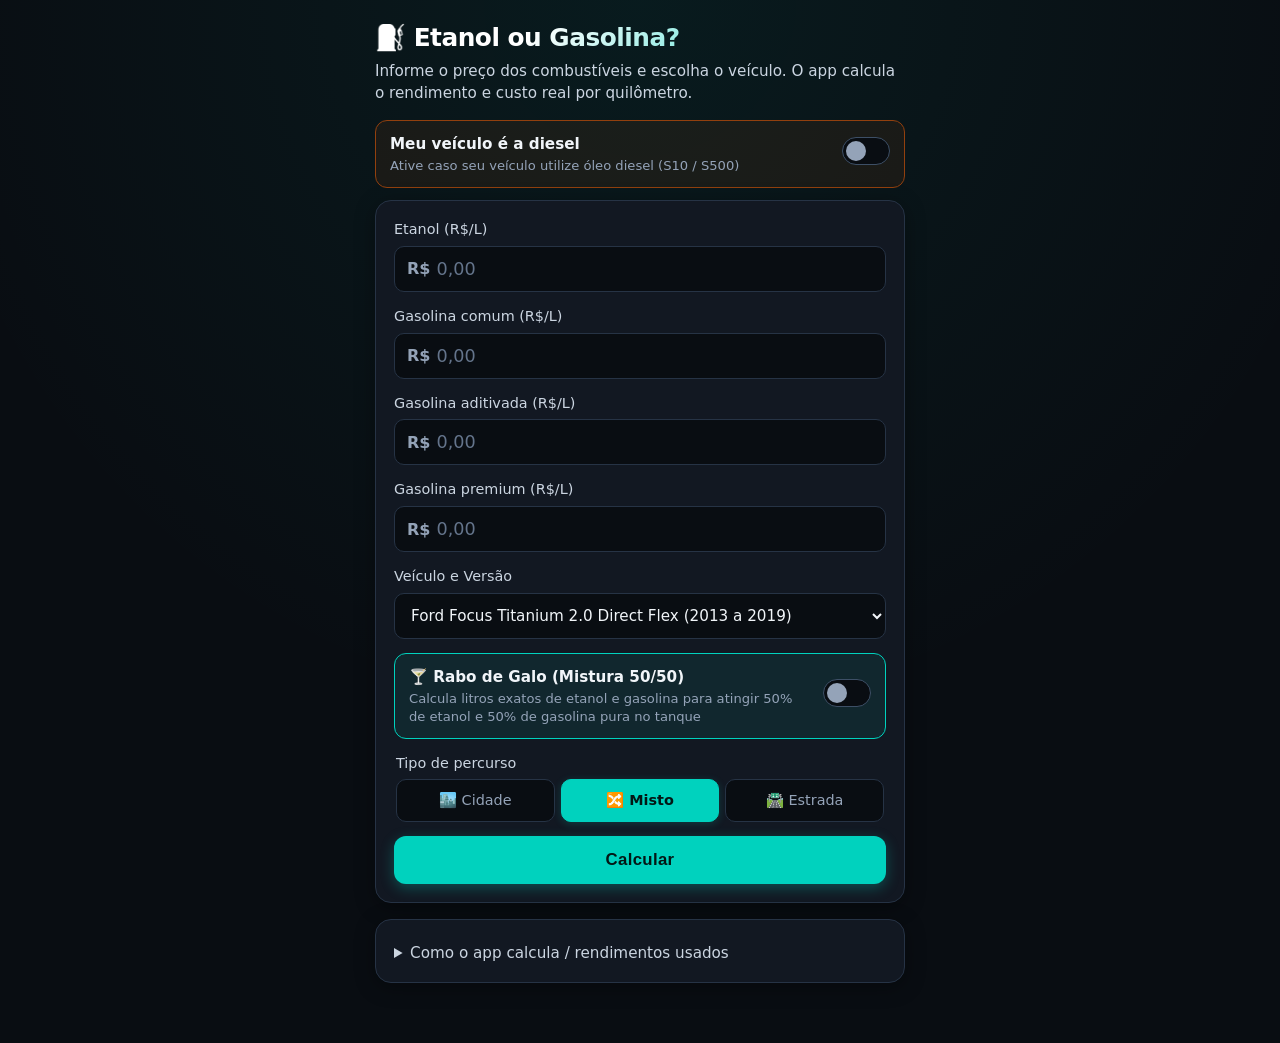
==== index.html @ f9c0f561 "V8! User experience and Ui changes. Mudei as cores pras do meu time de F1 favorito e adicionei uma l" ====
<!DOCTYPE html>
<html lang="pt-BR">
<head>
<meta charset="UTF-8">
<meta name="viewport" content="width=device-width, initial-scale=1">
<meta name="theme-color" content="#090d12">
<meta name="referrer" content="strict-origin-when-cross-origin">
<link rel="manifest" href="manifest.webmanifest">
<link rel="icon" type="image/png" href="icon-192.png">
<link rel="apple-touch-icon" href="icon-192.png">
<meta name="apple-mobile-web-app-capable" content="yes">
<meta name="mobile-web-app-capable" content="yes">
<title>Etanol ou Gasolina? Calculadora</title>
<link rel="stylesheet" href="style.css">
</head>
<body>
<main>
  <h1 id="mainTitle">⛽ Etanol ou Gasolina?</h1>
  <p class="sub">Informe o preço dos combustíveis e escolha o veículo. O app calcula o rendimento e custo real por quilômetro.</p>

  <!-- Toggle Diesel -->
  <div class="toggle-card diesel-toggle-card">
    <div class="toggle-info">
      <label for="toggleDiesel" class="toggle-title">Meu veículo é a diesel</label>
      <span class="toggle-desc">Ative caso seu veículo utilize óleo diesel (S10 / S500)</span>
    </div>
    <label class="switch" for="toggleDiesel" title="Veículo a diesel">
      <input type="checkbox" id="toggleDiesel">
      <span class="slider"></span>
    </label>
  </div>

  <!-- Mensagem exclusiva para Diesel -->
  <div id="dieselMessage" class="card diesel-card" hidden>
    <div class="diesel-badge">⚠️ MOTOR A DIESEL DETECTADO</div>
    <h2>Incompatibilidade Técnica: Motores a Diesel Não Utilizam Gasolina nem Etanol</h2>
    <p class="diesel-desc">
      Motores a diesel operam por <b>ignição espontânea por alta compressão</b> e necessitam da lubricidade específica do óleo diesel (S10 ou S500).
      <br><br>
      <b>Nunca abasteça seu veículo a diesel com gasolina ou etanol</b>: a ignição descontrolada e a ausência de lubrificação destroem a bomba injetora de alta pressão, os bicos e o conjunto móvel do motor em poucos quilômetros.
    </p>
  </div>

  <!-- Conteúdo principal da Calculadora -->
  <div id="mainContent">
    <form id="form" class="card" novalidate>
      <div class="field" id="etanolField">
        <label for="etanol">Etanol (R$/L)</label>
        <div class="price"><span>R$</span><input id="etanol" type="text" inputmode="decimal" placeholder="0,00" autocomplete="off" maxlength="7"></div>
      </div>
      <div class="field">
        <label for="comum">Gasolina comum (R$/L)</label>
        <div class="price"><span>R$</span><input id="comum" type="text" inputmode="decimal" placeholder="0,00" autocomplete="off" maxlength="7"></div>
      </div>
      <div class="field">
        <label for="aditivada">Gasolina aditivada (R$/L)</label>
        <div class="price"><span>R$</span><input id="aditivada" type="text" inputmode="decimal" placeholder="0,00" autocomplete="off" maxlength="7"></div>
      </div>
      <div class="field">
        <label for="premium">Gasolina premium (R$/L)</label>
        <div class="price"><span>R$</span><input id="premium" type="text" inputmode="decimal" placeholder="0,00" autocomplete="off" maxlength="7"></div>
      </div>
      <div class="field" id="brandField" hidden>
        <label for="brand">Marca da gasolina premium</label>
        <select id="brand"></select>
      </div>

      <div class="field">
        <label for="carro">Veículo e Versão</label>
        <select id="carro"></select>
        <div id="carroCustom" hidden>
          <div class="toggle-card">
            <div class="toggle-info">
              <label for="toggleEtanol" class="toggle-title">Calculadora de etanol</label>
              <span class="toggle-desc">Ative para motor flex ou desative se o carro for apenas a gasolina</span>
            </div>
            <label class="switch" for="toggleEtanol" title="Ativar ou desativar calculadora de etanol">
              <input type="checkbox" id="toggleEtanol" checked>
              <span class="slider"></span>
            </label>
          </div>
          <div class="grid2">
            <div><label for="kmGC">Gasolina – cidade (km/L)</label><div class="price"><input id="kmGC" type="text" inputmode="decimal" placeholder="0,0" autocomplete="off" maxlength="5"></div></div>
            <div><label for="kmGE">Gasolina – estrada (km/L)</label><div class="price"><input id="kmGE" type="text" inputmode="decimal" placeholder="0,0" autocomplete="off" maxlength="5"></div></div>
          </div>
          <div id="customEtanolFields" class="grid2">
            <div><label for="kmEC">Etanol – cidade (km/L)</label><div class="price"><input id="kmEC" type="text" inputmode="decimal" placeholder="0,0" autocomplete="off" maxlength="5"></div></div>
            <div><label for="kmEE">Etanol – estrada (km/L)</label><div class="price"><input id="kmEE" type="text" inputmode="decimal" placeholder="0,0" autocomplete="off" maxlength="5"></div></div>
          </div>
        </div>
      </div>

      <!-- Rabo de Galo (Mistura 50/50) com emoji de drink -->
      <div id="rachadorSection" class="field">
        <div class="toggle-card rachador-toggle-card">
          <div class="toggle-info">
            <label for="toggleRachador" class="toggle-title">🍸 Rabo de Galo (Mistura 50/50)</label>
            <span class="toggle-desc">Calcula litros exatos de etanol e gasolina para atingir 50% de etanol e 50% de gasolina pura no tanque</span>
          </div>
          <label class="switch" for="toggleRachador" title="Ativar cálculo de Rabo de Galo">
            <input type="checkbox" id="toggleRachador">
            <span class="slider"></span>
          </label>
        </div>

        <div id="rachadorBox" class="rachador-content" hidden>
          <div class="rachador-input-wrap">
            <label for="litrosMistura">Volume total desejado da mistura (Litros):</label>
            <div class="price">
              <input id="litrosMistura" type="text" inputmode="numeric" placeholder="40" value="40" maxlength="3">
              <span>L</span>
            </div>
          </div>
          <div id="rachadorResult" class="rachador-result-cards"></div>
        </div>
      </div>

      <fieldset class="field">
        <legend>Tipo de percurso</legend>
        <div class="seg">
          <label><input type="radio" name="percurso" value="cidade"><span>🏙️ Cidade</span></label>
          <label><input type="radio" name="percurso" value="misto" checked><span>🔀 Misto</span></label>
          <label><input type="radio" name="percurso" value="estrada"><span>🛣️ Estrada</span></label>
        </div>
      </fieldset>
      <button type="submit">Calcular</button>
      <div class="error" id="error" role="alert" hidden></div>
    </form>

    <section id="result" class="card" aria-live="polite" hidden></section>

    <div class="card">
      <details>
        <summary>Como o app calcula / rendimentos usados</summary>
        <table id="effTable"></table>
        <p class="note">
          O custo por km é <b>preço ÷ km/L</b>: quanto menor, melhor. A tabela acima exibe o consumo oficial do veículo selecionado (tabela Inmetro / PBEV).
          Percurso misto = 50% da distância na cidade e 50% na estrada.
        </p>
        <p class="note">
          <b>Teor oficial de etanol na gasolina:</b> A gasolina comum e a aditivada contêm <b>32% de etanol anidro</b> por regulamentação, enquanto as gasolinas premium contêm <b>25% de etanol anidro</b>.
        </p>
        <p class="note">
          <b>⚠️ Alerta sobre Gasolina Aditivada:</b> Não existe regulamentação que determine proporção mínima ou máxima obrigatória de aditivo para que a gasolina seja vendida como aditivada no posto. Vale mais a pena abastecer com <b>gasolina comum e dosar um aditivo avulso</b> de marca confiável, ou optar por <b>gasolina premium</b> (com maior octanagem e aditivação comprovada).
        </p>
        <p class="note">
          <b>⚠️ Alerta de Saúde do Motor:</b> Trajetos curtos (menos de 15 minutos) degradam o óleo do motor precocemente, pois não evaporam a condensação. O <b>etanol é um forte agravante</b> nesses trajetos frios devido ao seu alto calor de vaporização.
        </p>
      </details>
    </div>
  </div>
</main>
<script src="app.js" defer></script>
</body>
</html>
---- style.css ----
/* ============================================================
   TEMA MERCEDES-AMG PETRONAS F1 TEAM
   Paleta: Preto Asfalto / Grafite Metálico + Prata Flechas de Prata + Verde/Azul Petronas
   ============================================================ */
:root {
  --bg: #090d12;              /* Preto profundo paddock / fibra de carbono */
  --card: #121822;            /* Grafite escuro acetinado */
  --card2: #182230;           /* Grafite com reflexo metálico */
  --text: #f1f5f9;            /* Branco prateado de alto contraste */
  --muted: #cbd5e1;           /* Prata claro legível (WCAG AA) */
  --silver-dim: #94a3b8;      /* Prata fosco secundário */
  --silver-bright: #e2e8f0;   /* Prata brilhante Mercedes */
  --accent: #00D2BE;          /* Verde / Azul Petronas F1 (Turquesa icônico) */
  --accent2: #00B4A2;         /* Verde Petronas profundo para hover */
  --accent-glow: rgba(0, 210, 190, 0.2);
  --border: #263345;          /* Borda metálica chumbo */
  --border-silver: #3d4f66;   /* Borda prateada com destaque */
  --danger: #f87171;          /* Vermelho alerta */
  --warning: #fbbf24;         /* Amarelo esportivo */
}

* { box-sizing: border-box; }
[hidden] { display: none !important; }

body {
  margin: 0;
  font-family: system-ui, -apple-system, "Segoe UI", Roboto, "Helvetica Neue", sans-serif;
  background: var(--bg);
  background-image: radial-gradient(circle at 50% 0%, rgba(0, 210, 190, 0.07) 0%, transparent 60%);
  color: var(--text);
  min-height: 100vh;
  display: flex;
  justify-content: center;
  padding: 20px 14px 44px;
  line-height: 1.45;
}

main {
  width: 100%;
  max-width: 530px;
}

h1 {
  font-size: 1.55rem;
  margin: 0 0 4px;
  font-weight: 800;
  letter-spacing: -0.02em;
  background: linear-gradient(135deg, #ffffff 30%, var(--accent) 100%);
  -webkit-background-clip: text;
  -webkit-text-fill-color: transparent;
}

.sub {
  color: var(--muted);
  margin: 0 0 16px;
  font-size: .95rem;
}

.card {
  background: var(--card);
  border: 1px solid var(--border);
  border-radius: 16px;
  padding: 18px;
  margin-bottom: 16px;
  box-shadow: 0 4px 20px rgba(0, 0, 0, 0.35);
  position: relative;
}

.field {
  margin-bottom: 14px;
  border: 0;
  padding: 0;
  min-width: 0;
}
.field:last-child { margin-bottom: 0; }

label, legend {
  display: block;
  font-size: .9rem;
  color: var(--muted);
  margin-bottom: 6px;
  padding: 0;
  font-weight: 500;
}

.price {
  display: flex;
  align-items: center;
  background: var(--bg);
  border: 1px solid var(--border);
  border-radius: 10px;
  padding: 0 12px;
  transition: border-color .2s, box-shadow .2s;
}

.price:focus-within, select:focus {
  border-color: var(--accent);
  outline: 2px solid var(--accent);
  outline-offset: 1px;
  box-shadow: 0 0 12px var(--accent-glow);
}

.price span {
  color: var(--silver-dim);
  margin-right: 6px;
  font-weight: 600;
}

input, select {
  width: 100%;
  background: transparent;
  border: 0;
  color: var(--text);
  font-size: 1.1rem;
  padding: 12px 0;
  outline: none;
  font-family: inherit;
}

input::placeholder {
  color: #64748b;
  opacity: 1;
}

select {
  background: var(--bg);
  border: 1px solid var(--border);
  border-radius: 10px;
  padding: 12px;
  font-size: .95rem;
  cursor: pointer;
}

select optgroup {
  background: var(--card);
  color: var(--accent);
  font-weight: 700;
  padding: 6px 0;
}

select option {
  background: var(--card2);
  color: var(--text);
  font-weight: 400;
  padding: 8px 4px;
}

.grid2 {
  display: grid;
  grid-template-columns: 1fr 1fr;
  gap: 10px;
  margin-top: 12px;
}
.grid2 label { font-size: .85rem; }
.grid2 .price { padding: 0 10px; }
.grid2 .price span { font-size: .85rem; }

/* Toggles elegantes no estilo Mercedes F1 */
.toggle-card {
  display: flex;
  align-items: center;
  justify-content: space-between;
  gap: 12px;
  background: var(--card2);
  border: 1px solid var(--border);
  border-radius: 12px;
  padding: 12px 14px;
  margin-top: 10px;
  margin-bottom: 12px;
  transition: border-color .2s;
}

.toggle-info { flex: 1; min-width: 0; }
.toggle-title {
  display: block;
  font-size: .95rem;
  font-weight: 600;
  color: var(--text);
  margin-bottom: 2px;
  cursor: pointer;
}
.toggle-desc {
  display: block;
  font-size: .82rem;
  color: var(--silver-dim);
  line-height: 1.35;
}

.switch {
  position: relative;
  display: inline-block;
  width: 48px;
  height: 28px;
  flex-shrink: 0;
  cursor: pointer;
}
.switch input { opacity: 0; width: 0; height: 0; position: absolute; }
.slider {
  position: absolute;
  top: 0; left: 0; right: 0; bottom: 0;
  background-color: var(--bg);
  border: 1px solid var(--border-silver);
  border-radius: 28px;
  transition: background-color .2s, border-color .2s, box-shadow .2s;
}
.slider::before {
  content: "";
  position: absolute;
  height: 20px;
  width: 20px;
  left: 3px;
  top: 3px;
  background-color: var(--silver-dim);
  border-radius: 50%;
  transition: transform .2s, background-color .2s;
}
.switch input:checked + .slider {
  background-color: var(--accent);
  border-color: var(--accent);
  box-shadow: 0 0 10px var(--accent-glow);
}
.switch input:checked + .slider::before {
  transform: translateX(20px);
  background-color: #031715;
}
.switch input:focus-visible + .slider {
  outline: 2px solid var(--text);
  outline-offset: 2px;
}

/* Botão de Calcular Mercedes Petronas */
button {
  width: 100%;
  border: 0;
  border-radius: 12px;
  padding: 14px;
  font-size: 1.05rem;
  font-weight: 700;
  background: var(--accent);
  color: #031715;
  cursor: pointer;
  letter-spacing: 0.02em;
  transition: background .2s, transform .1s, box-shadow .2s;
  box-shadow: 0 4px 14px rgba(0, 210, 190, 0.3);
}
button:hover {
  background: #02ecd5;
  box-shadow: 0 6px 18px rgba(0, 210, 190, 0.45);
}
button:active { transform: scale(0.99); }
button:focus-visible {
  outline: 3px solid var(--silver-bright);
  outline-offset: 2px;
}

.error {
  color: var(--danger);
  font-size: .95rem;
  margin-top: 10px;
  font-weight: 500;
}

/* Cartão do Vencedor Petronas */
.winner {
  background: linear-gradient(135deg, #042420 0%, #084039 100%);
  border: 1px solid var(--accent);
  border-radius: 14px;
  padding: 18px;
  margin-bottom: 14px;
  box-shadow: 0 4px 16px rgba(0, 210, 190, 0.15);
}
.winner small {
  color: var(--accent);
  text-transform: uppercase;
  letter-spacing: .08em;
  font-size: .8rem;
  font-weight: 700;
}
.winner h2 {
  margin: 4px 0 6px;
  font-size: 1.55rem;
  color: #ffffff;
}
.winner p {
  margin: 0;
  color: #e2fbf8;
  font-size: .95rem;
}

/* Linhas de Ranking */
.row {
  display: flex;
  justify-content: space-between;
  align-items: center;
  gap: 10px;
  padding: 12px 14px;
  border-radius: 10px;
  background: var(--card2);
  border: 1px solid var(--border);
  margin-bottom: 8px;
  transition: border-color .15s;
}
.row.best {
  border-color: var(--accent);
  background: linear-gradient(90deg, rgba(0, 210, 190, 0.1) 0%, var(--card2) 100%);
}
.row .name { font-weight: 600; color: var(--text); }
.row .meta { color: var(--silver-dim); font-size: .875rem; margin-top: 2px; }
.row .val { text-align: right; font-weight: 700; white-space: nowrap; color: var(--text); }
.row .val small { display: block; color: var(--silver-dim); font-weight: 400; font-size: .82rem; }

.tip {
  background: var(--card2);
  border: 1px solid var(--border);
  border-radius: 10px;
  padding: 12px 14px;
  font-size: .9rem;
  color: var(--muted);
  margin-top: 12px;
  line-height: 1.45;
}
.tip b { color: var(--text); }
.tip.warning {
  border-left: 4px solid var(--warning);
  background: rgba(251, 191, 36, 0.08);
}

details { margin-top: 4px; }
summary {
  cursor: pointer;
  color: var(--muted);
  font-size: .95rem;
  font-weight: 500;
}
summary:hover { color: var(--accent); }
summary:focus-visible { outline: 2px solid var(--accent); outline-offset: 2px; }

table {
  width: 100%;
  border-collapse: collapse;
  margin-top: 10px;
  font-size: .875rem;
}
td, th {
  text-align: left;
  padding: 7px 5px;
  border-bottom: 1px solid var(--border);
}
th {
  color: var(--accent);
  font-weight: 600;
}

.note {
  color: var(--silver-dim);
  font-size: .875rem;
  margin-top: 10px;
  line-height: 1.5;
}

.benefits {
  background: var(--card2);
  border: 1px solid var(--border);
  border-radius: 12px;
  padding: 14px;
  margin-top: 12px;
}
.benefits h3 {
  margin: 0 0 8px;
  font-size: 1rem;
  color: var(--silver-bright);
}
.benefits ul {
  margin: 0;
  padding-left: 18px;
  font-size: .9rem;
  line-height: 1.5;
}
.benefits li { margin-bottom: 4px; }
.benefits li b { color: var(--accent); }

/* Seletor de Percurso (Cidade / Misto / Estrada) */
.seg { display: flex; gap: 6px; }
.seg label { flex: 1; margin: 0; cursor: pointer; position: relative; }
.seg input { position: absolute; opacity: 0; width: 0; height: 0; }
.seg span {
  display: block;
  text-align: center;
  padding: 10px 4px;
  border: 1px solid var(--border);
  border-radius: 10px;
  background: var(--bg);
  color: var(--silver-dim);
  font-size: .9rem;
  font-weight: 500;
  transition: all .2s;
}
.seg input:checked + span {
  background: var(--accent);
  color: #031715;
  border-color: var(--accent);
  font-weight: 700;
  box-shadow: 0 2px 8px var(--accent-glow);
}
.seg input:focus-visible + span { outline: 2px solid var(--silver-bright); outline-offset: 2px; }

/* Estilos Diesel com design de aviso técnico de ponta */
.diesel-toggle-card {
  border-color: #92400e;
  background: rgba(146, 64, 14, 0.12);
}
.diesel-card {
  text-align: center;
  padding: 26px 18px;
  border-color: #f59e0b;
  background: linear-gradient(180deg, #182230 0%, #291a0c 100%);
  box-shadow: 0 6px 24px rgba(245, 158, 11, 0.15);
}
.diesel-badge {
  display: inline-block;
  padding: 4px 12px;
  border-radius: 20px;
  font-size: .75rem;
  font-weight: 800;
  letter-spacing: .08em;
  background: #f59e0b;
  color: #451a03;
  margin-bottom: 12px;
}
.diesel-card h2 {
  font-size: 1.3rem;
  margin: 0 0 12px;
  color: #fef3c7;
  font-weight: 700;
}
.diesel-desc {
  color: var(--muted);
  font-size: .92rem;
  line-height: 1.55;
  margin: 0;
}

/* Estilos Rabo de Galo (Mistura 50/50) */
.rachador-toggle-card {
  border-color: var(--accent);
  background: rgba(0, 210, 190, 0.08);
}
.rachador-content {
  background: var(--card2);
  border: 1px solid var(--accent);
  border-radius: 12px;
  padding: 14px;
  margin-top: 8px;
}
.rachador-input-wrap { margin-bottom: 12px; }
.rachador-result-cards { display: flex; flex-direction: column; gap: 10px; }
.rachador-card {
  background: var(--bg);
  border: 1px solid var(--border);
  border-radius: 10px;
  padding: 12px;
}
.rachador-card.comum { border-left: 4px solid var(--accent); }
.rachador-card.premium { border-left: 4px solid #c084fc; }
.rachador-title {
  font-size: 1rem;
  font-weight: 700;
  margin: 0 0 8px;
  color: var(--text);
}
.rachador-grid {
  display: grid;
  grid-template-columns: 1fr 1fr;
  gap: 8px;
  font-size: .875rem;
}
.rachador-metric {
  background: var(--card);
  padding: 8px 10px;
  border-radius: 8px;
  border: 1px solid var(--border);
}
.rachador-metric b {
  display: block;
  font-size: 1.1rem;
  color: var(--accent);
}
.rachador-metric small { color: var(--silver-dim); font-size: .75rem; }
.rachador-footer {
  margin-top: 8px;
  font-size: .85rem;
  color: var(--muted);
  display: flex;
  justify-content: space-between;
  border-top: 1px solid var(--border);
  padding-top: 6px;
}
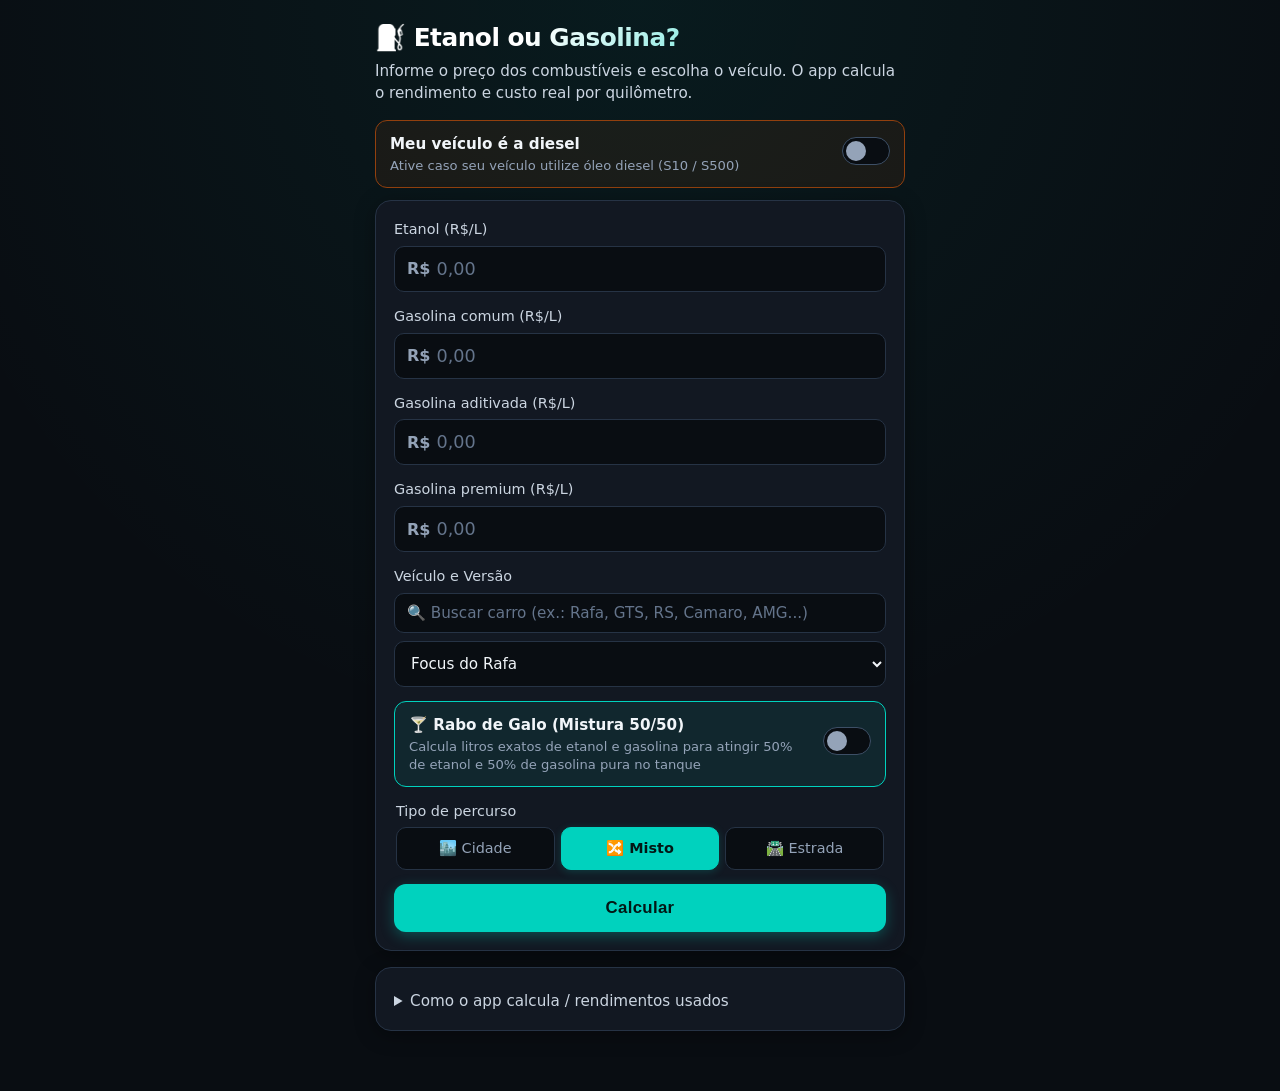
==== commit 67ad68cc: "V9! cars and small QoL changes. Adicionado mecanismo de busca de carro e marca, adicionados VÁRIOS c" ====
--- a/index.html
+++ b/index.html
@@ -67,6 +67,9 @@
 
       <div class="field">
         <label for="carro">Veículo e Versão</label>
+        <div class="search-box">
+          <input id="buscaCarro" type="text" placeholder="🔍 Buscar carro (ex.: Rafa, GTS, RS, Camaro, AMG...)" autocomplete="off">
+        </div>
         <select id="carro"></select>
         <div id="carroCustom" hidden>
           <div class="toggle-card">
--- a/style.css
+++ b/style.css
@@ -106,6 +106,29 @@
   font-weight: 600;
 }
 
+.search-box {
+  display: flex;
+  align-items: center;
+  background: var(--bg);
+  border: 1px solid var(--border);
+  border-radius: 10px;
+  padding: 0 12px;
+  margin-bottom: 8px;
+  transition: border-color .2s, box-shadow .2s;
+}
+
+.search-box:focus-within {
+  border-color: var(--accent);
+  outline: 2px solid var(--accent);
+  outline-offset: 1px;
+  box-shadow: 0 0 12px var(--accent-glow);
+}
+
+.search-box input {
+  font-size: .95rem;
+  padding: 10px 0;
+}
+
 input, select {
   width: 100%;
   background: transparent;
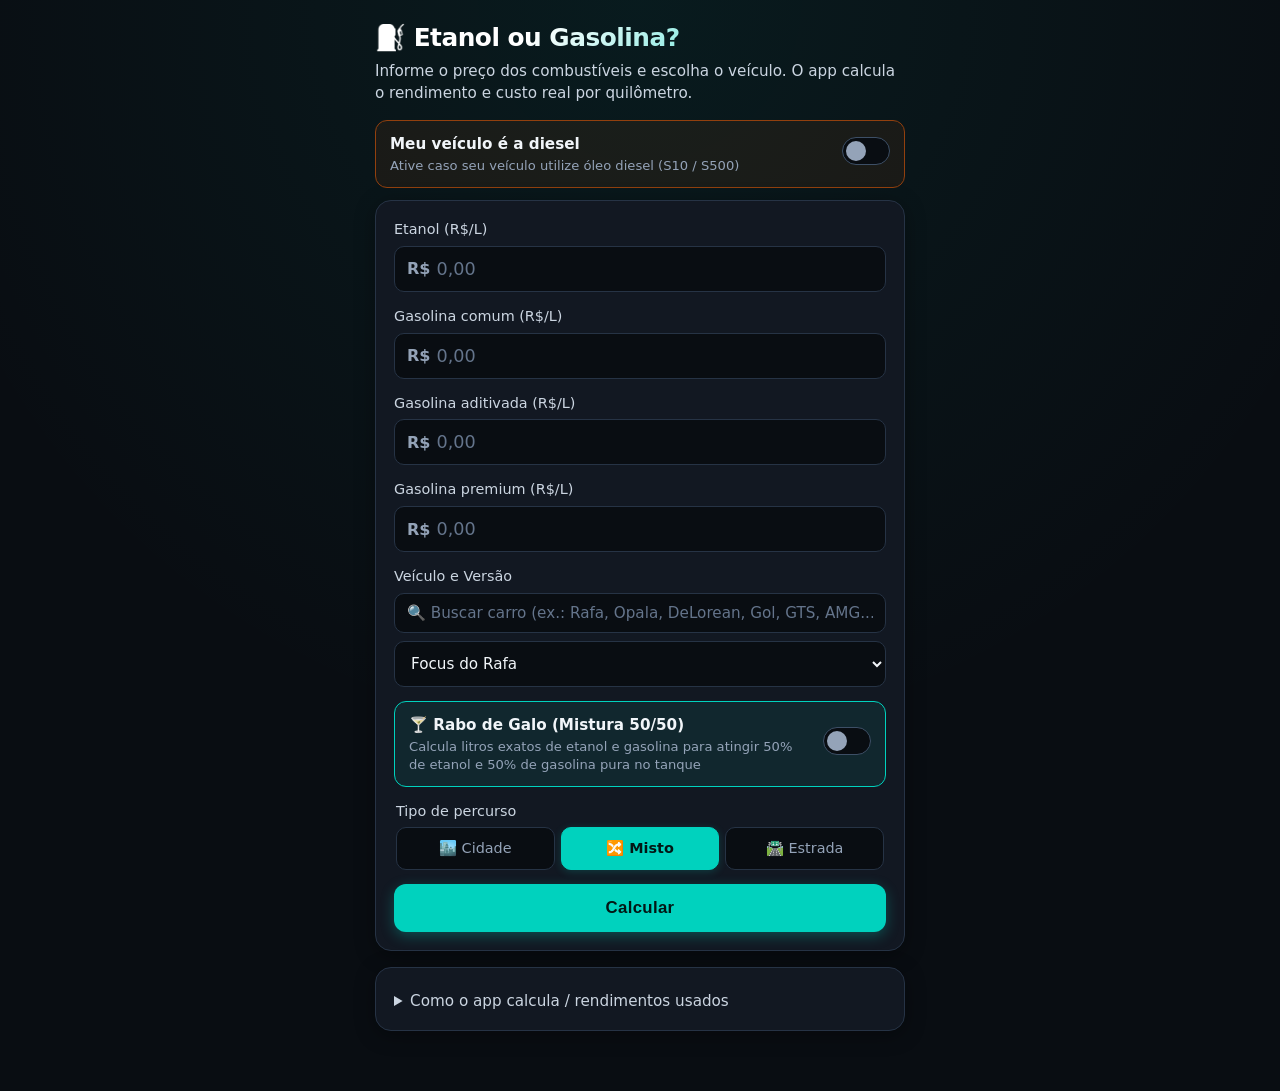
==== commit 838ed291: "v9.1 im tired as hell dia longo do djabo, pra ajudar eu fico esquecendo de um monte de carro e tendo" ====
--- a/index.html
+++ b/index.html
@@ -68,7 +68,7 @@
       <div class="field">
         <label for="carro">Veículo e Versão</label>
         <div class="search-box">
-          <input id="buscaCarro" type="text" placeholder="🔍 Buscar carro (ex.: Rafa, GTS, RS, Camaro, AMG...)" autocomplete="off">
+          <input id="buscaCarro" type="text" placeholder="🔍 Buscar carro (ex.: Rafa, Opala, DeLorean, Gol, GTS, AMG...)" autocomplete="off">
         </div>
         <select id="carro"></select>
         <div id="carroCustom" hidden>
--- a/style.css
+++ b/style.css
@@ -347,6 +347,11 @@
   border-left: 4px solid var(--warning);
   background: rgba(251, 191, 36, 0.08);
 }
+.tip.easter-egg {
+  border-left: 4px solid var(--accent);
+  background: rgba(0, 210, 190, 0.1);
+  box-shadow: 0 0 15px rgba(0, 210, 190, 0.15);
+}
 
 details { margin-top: 4px; }
 summary {
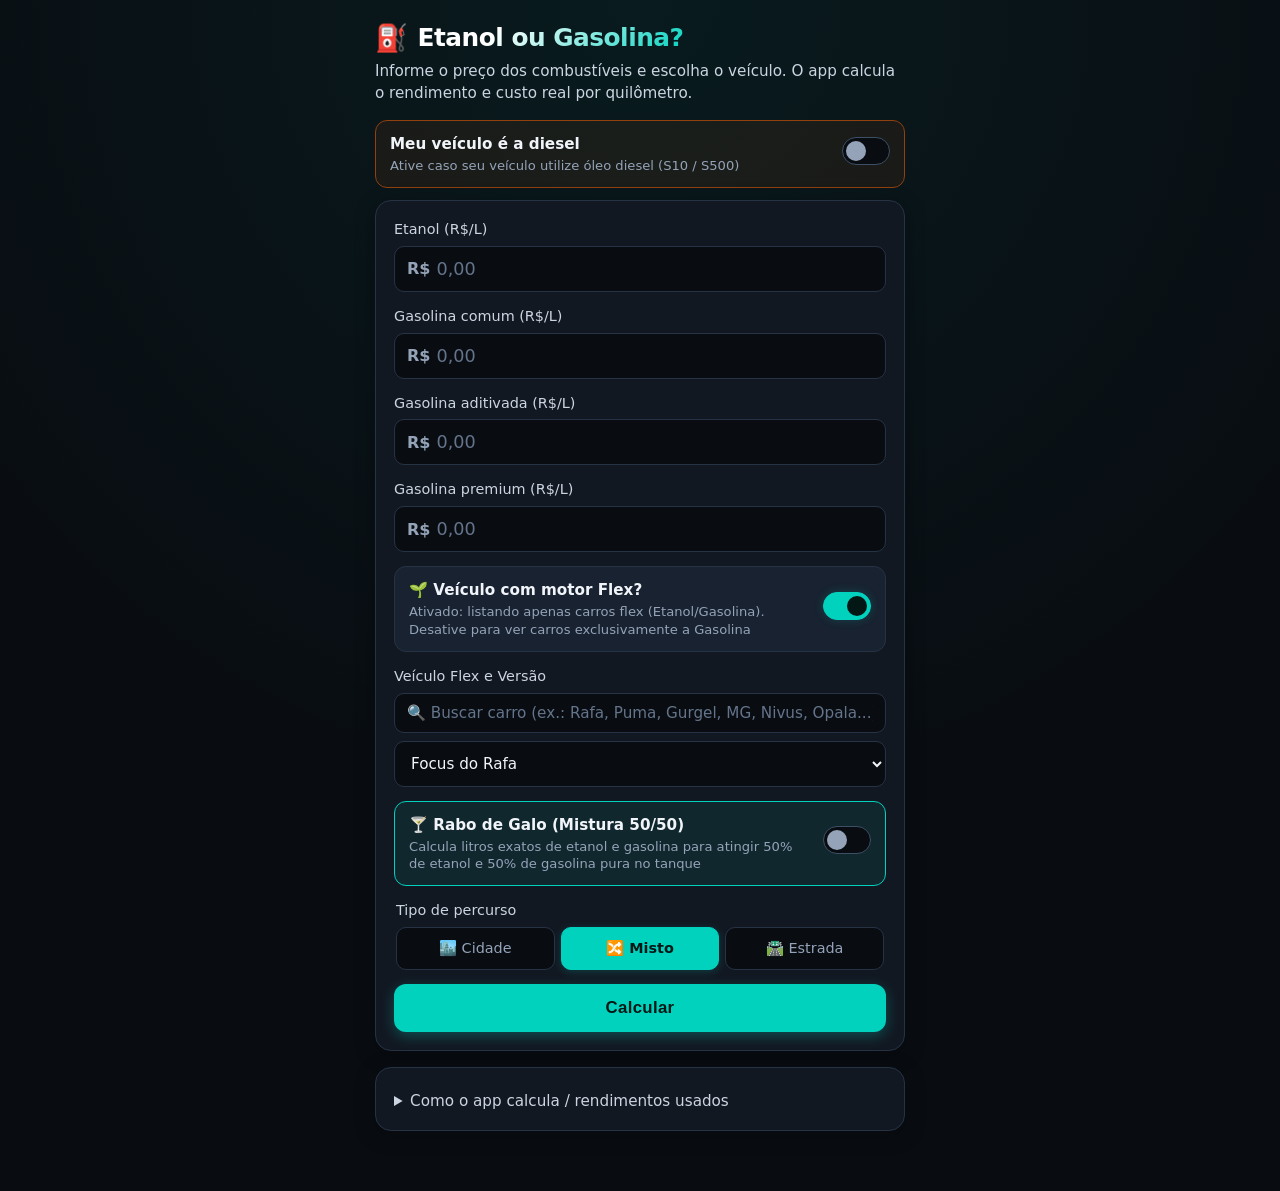
==== commit a2fbc2fa: "v10! Finalmente chegou onde eu queria que chegasse e agora é trabalhar pra analisar feedback recolhi" ====
--- a/index.html
+++ b/index.html
@@ -15,7 +15,7 @@
 </head>
 <body>
 <main>
-  <h1 id="mainTitle">⛽ Etanol ou Gasolina?</h1>
+  <h1 id="mainTitle"><span id="titleEmoji" class="title-emoji" aria-hidden="true">⛽</span> <span id="titleText" class="title-text">Etanol ou Gasolina?</span></h1>
   <p class="sub">Informe o preço dos combustíveis e escolha o veículo. O app calcula o rendimento e custo real por quilômetro.</p>
 
   <!-- Toggle Diesel -->
@@ -66,9 +66,22 @@
       </div>
 
       <div class="field">
-        <label for="carro">Veículo e Versão</label>
+        <div class="toggle-card flex-toggle-card">
+          <div class="toggle-info">
+            <label for="toggleVeiculoFlex" class="toggle-title">🌱 Veículo com motor Flex?</label>
+            <span class="toggle-desc" id="toggleFlexDesc">Ativado: lista apenas carros flex (Etanol/Gasolina). Desative para ver carros exclusivamente a Gasolina</span>
+          </div>
+          <label class="switch" for="toggleVeiculoFlex" title="Filtrar veículos Flex ou exclusivamente a Gasolina">
+            <input type="checkbox" id="toggleVeiculoFlex" checked>
+            <span class="slider"></span>
+          </label>
+        </div>
+      </div>
+
+      <div class="field">
+        <label for="carro" id="carroLabel">Veículo Flex e Versão</label>
         <div class="search-box">
-          <input id="buscaCarro" type="text" placeholder="🔍 Buscar carro (ex.: Rafa, Opala, DeLorean, Gol, GTS, AMG...)" autocomplete="off">
+          <input id="buscaCarro" type="text" placeholder="🔍 Buscar carro (ex.: Rafa, Puma, Gurgel, MG, Nivus, Opala...)" autocomplete="off">
         </div>
         <select id="carro"></select>
         <div id="carroCustom" hidden>
--- a/style.css
+++ b/style.css
@@ -45,6 +45,25 @@
   margin: 0 0 4px;
   font-weight: 800;
   letter-spacing: -0.02em;
+  display: flex;
+  align-items: center;
+  gap: 10px;
+  color: var(--text);
+}
+
+.title-emoji {
+  display: inline-flex;
+  align-items: center;
+  justify-content: center;
+  font-size: 1.65rem;
+  line-height: 1;
+  -webkit-text-fill-color: initial;
+  color: initial;
+  background: none;
+  filter: none;
+}
+
+.title-text {
   background: linear-gradient(135deg, #ffffff 30%, var(--accent) 100%);
   -webkit-background-clip: text;
   -webkit-text-fill-color: transparent;
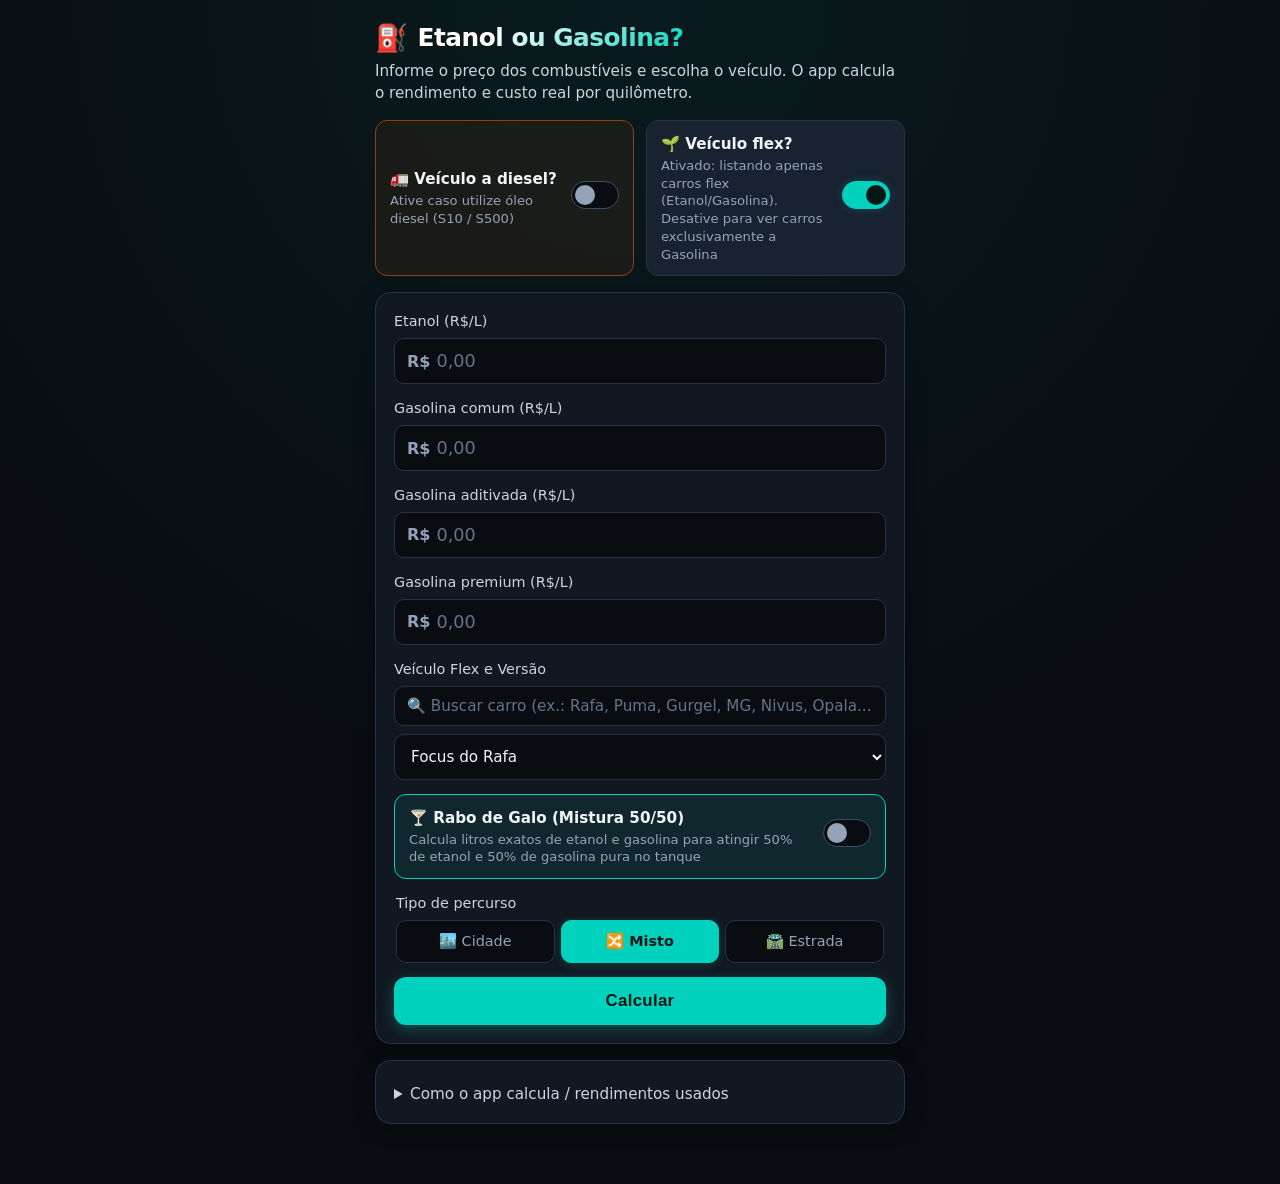
==== commit 757f6c46: "v10.1! appearance and title changes Mudei o toggle de carro flex pro topo ao lado do toggle de carro" ====
--- a/index.html
+++ b/index.html
@@ -18,26 +18,39 @@
   <h1 id="mainTitle"><span id="titleEmoji" class="title-emoji" aria-hidden="true">⛽</span> <span id="titleText" class="title-text">Etanol ou Gasolina?</span></h1>
   <p class="sub">Informe o preço dos combustíveis e escolha o veículo. O app calcula o rendimento e custo real por quilômetro.</p>
 
-  <!-- Toggle Diesel -->
-  <div class="toggle-card diesel-toggle-card">
-    <div class="toggle-info">
-      <label for="toggleDiesel" class="toggle-title">Meu veículo é a diesel</label>
-      <span class="toggle-desc">Ative caso seu veículo utilize óleo diesel (S10 / S500)</span>
+  <!-- Toggles no Topo: Diesel e Veículo Flex lado a lado -->
+  <div class="top-toggles-grid">
+    <div class="toggle-card diesel-toggle-card">
+      <div class="toggle-info">
+        <label for="toggleDiesel" class="toggle-title">🚛 Veículo a diesel?</label>
+        <span class="toggle-desc">Ative caso utilize óleo diesel (S10 / S500)</span>
+      </div>
+      <label class="switch" for="toggleDiesel" title="Veículo a diesel">
+        <input type="checkbox" id="toggleDiesel">
+        <span class="slider"></span>
+      </label>
     </div>
-    <label class="switch" for="toggleDiesel" title="Veículo a diesel">
-      <input type="checkbox" id="toggleDiesel">
-      <span class="slider"></span>
-    </label>
+
+    <div class="toggle-card flex-toggle-card">
+      <div class="toggle-info">
+        <label for="toggleVeiculoFlex" class="toggle-title">🌱 Veículo flex?</label>
+        <span class="toggle-desc" id="toggleFlexDesc">Desative para ver apenas carros a gasolina</span>
+      </div>
+      <label class="switch" for="toggleVeiculoFlex" title="Alternar entre lista de carros Flex e exclusivamente a Gasolina">
+        <input type="checkbox" id="toggleVeiculoFlex" checked>
+        <span class="slider"></span>
+      </label>
+    </div>
   </div>
 
-  <!-- Mensagem exclusiva para Diesel -->
+  <!-- Mensagem de combustível incompatível (Diesel) -->
   <div id="dieselMessage" class="card diesel-card" hidden>
-    <div class="diesel-badge">⚠️ MOTOR A DIESEL DETECTADO</div>
-    <h2>Incompatibilidade Técnica: Motores a Diesel Não Utilizam Gasolina nem Etanol</h2>
+    <div class="diesel-badge">⚠️ COMBUSTÍVEL INCOMPATÍVEL COM A CALCULADORA</div>
+    <h2>Combustível Incompatível com a Calculadora</h2>
     <p class="diesel-desc">
-      Motores a diesel operam por <b>ignição espontânea por alta compressão</b> e necessitam da lubricidade específica do óleo diesel (S10 ou S500).
+      Veículos movidos a <b>óleo diesel (S10 ou S500)</b> operam por <b>ignição espontânea por alta compressão</b> e necessitam da lubricidade específica do óleo diesel.
       <br><br>
-      <b>Nunca abasteça seu veículo a diesel com gasolina ou etanol</b>: a ignição descontrolada e a ausência de lubrificação destroem a bomba injetora de alta pressão, os bicos e o conjunto móvel do motor em poucos quilômetros.
+      <b>Motores a diesel não utilizam gasolina nem etanol</b>: abastecer com etanol ou gasolina causa destruição imediata da bomba injetora de alta pressão, dos bicos e de componentes móveis do motor. Por isso, a equivalência de combustíveis não se aplica a veículos a diesel.
     </p>
   </div>
 
@@ -63,19 +76,6 @@
       <div class="field" id="brandField" hidden>
         <label for="brand">Marca da gasolina premium</label>
         <select id="brand"></select>
-      </div>
-
-      <div class="field">
-        <div class="toggle-card flex-toggle-card">
-          <div class="toggle-info">
-            <label for="toggleVeiculoFlex" class="toggle-title">🌱 Veículo com motor Flex?</label>
-            <span class="toggle-desc" id="toggleFlexDesc">Ativado: lista apenas carros flex (Etanol/Gasolina). Desative para ver carros exclusivamente a Gasolina</span>
-          </div>
-          <label class="switch" for="toggleVeiculoFlex" title="Filtrar veículos Flex ou exclusivamente a Gasolina">
-            <input type="checkbox" id="toggleVeiculoFlex" checked>
-            <span class="slider"></span>
-          </label>
-        </div>
       </div>
 
       <div class="field">
--- a/style.css
+++ b/style.css
@@ -198,6 +198,27 @@
 .grid2 .price span { font-size: .85rem; }
 
 /* Toggles elegantes no estilo Mercedes F1 */
+.top-toggles-grid {
+  display: grid;
+  grid-template-columns: 1fr 1fr;
+  gap: 12px;
+  margin-bottom: 16px;
+}
+
+.top-toggles-grid .toggle-card {
+  margin-top: 0;
+  margin-bottom: 0;
+  height: 100%;
+  box-sizing: border-box;
+}
+
+@media (max-width: 500px) {
+  .top-toggles-grid {
+    grid-template-columns: 1fr;
+    gap: 10px;
+  }
+}
+
 .toggle-card {
   display: flex;
   align-items: center;
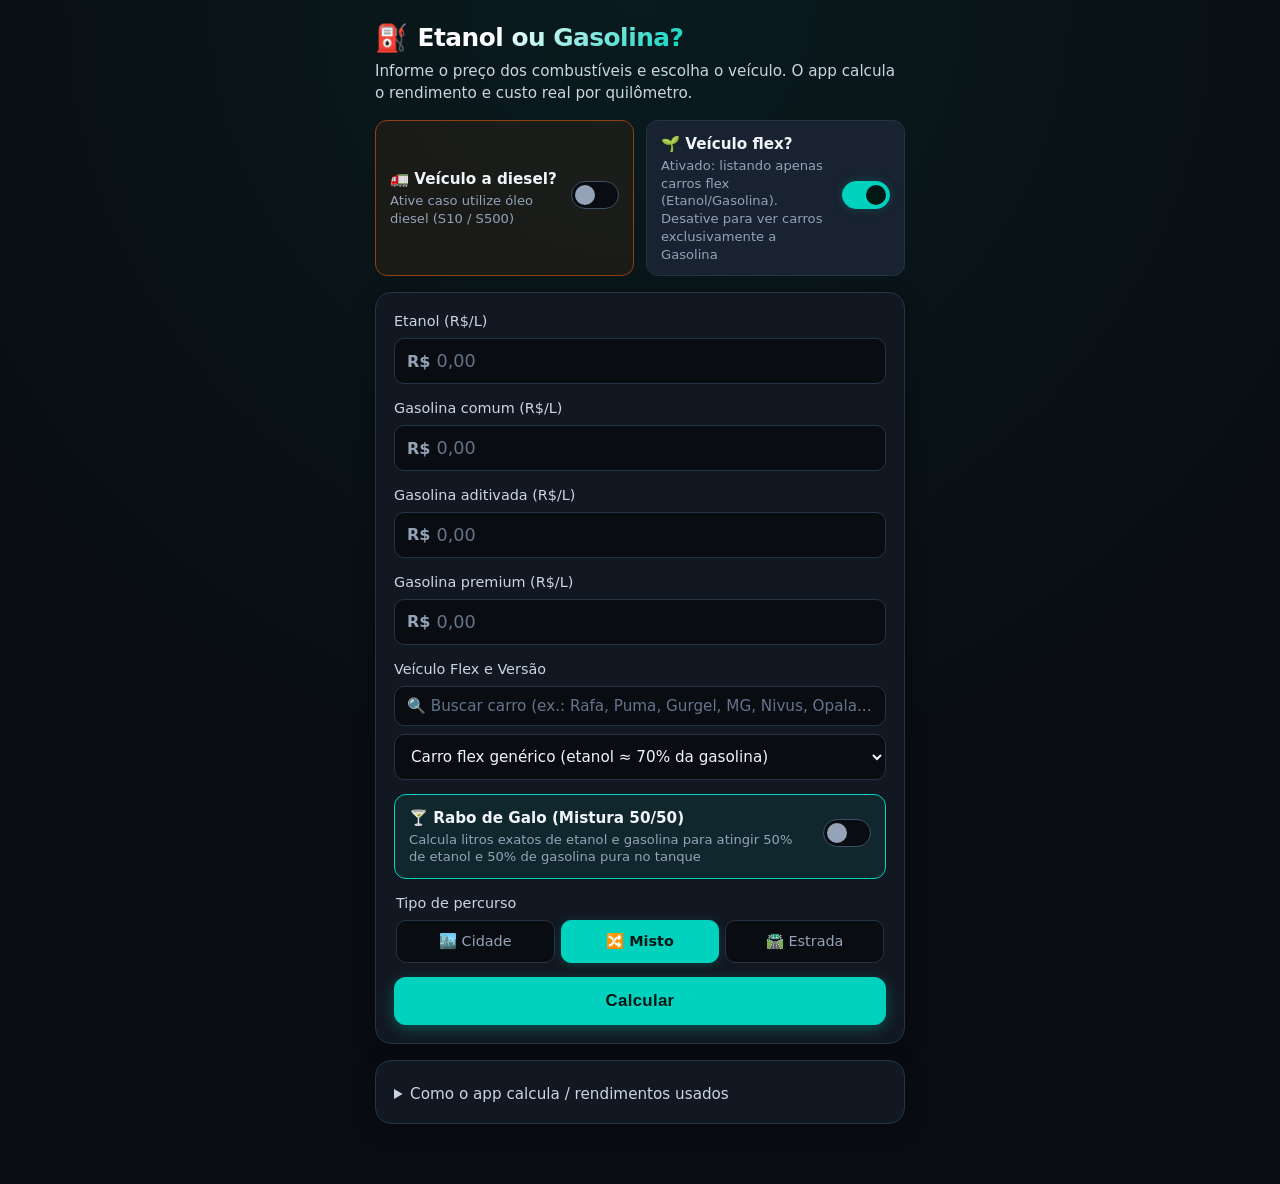
==== commit bbfb5f7b: "v10.2! bugs bugs bugs Resumo das Correções  Campos escondidos no carro personalizado (obterCarro):" ====
--- a/index.html
+++ b/index.html
@@ -81,6 +81,7 @@
       <div class="field">
         <label for="carro" id="carroLabel">Veículo Flex e Versão</label>
         <div class="search-box">
+          <label for="buscaCarro" class="visually-hidden">Buscar veículo por montadora, modelo ou versão</label>
           <input id="buscaCarro" type="text" placeholder="🔍 Buscar carro (ex.: Rafa, Puma, Gurgel, MG, Nivus, Opala...)" autocomplete="off">
         </div>
         <select id="carro"></select>
@@ -154,7 +155,7 @@
           Percurso misto = 50% da distância na cidade e 50% na estrada.
         </p>
         <p class="note">
-          <b>Teor oficial de etanol na gasolina:</b> A gasolina comum e a aditivada contêm <b>32% de etanol anidro</b> por regulamentação, enquanto as gasolinas premium contêm <b>25% de etanol anidro</b>.
+          <b>Teor oficial de etanol na gasolina:</b> A gasolina comum e a aditivada contêm <b>27% de etanol anidro</b> (Resolução ANP), enquanto as gasolinas premium contêm <b>25% de etanol anidro</b>.
         </p>
         <p class="note">
           <b>⚠️ Alerta sobre Gasolina Aditivada:</b> Não existe regulamentação que determine proporção mínima ou máxima obrigatória de aditivo para que a gasolina seja vendida como aditivada no posto. Vale mais a pena abastecer com <b>gasolina comum e dosar um aditivo avulso</b> de marca confiável, ou optar por <b>gasolina premium</b> (com maior octanagem e aditivação comprovada).
--- a/style.css
+++ b/style.css
@@ -563,3 +563,16 @@
   border-top: 1px solid var(--border);
   padding-top: 6px;
 }
+
+/* Utilitário de acessibilidade para leitores de tela (Lighthouse a11y) */
+.visually-hidden {
+  position: absolute !important;
+  width: 1px !important;
+  height: 1px !important;
+  padding: 0 !important;
+  margin: -1px !important;
+  overflow: hidden !important;
+  clip: rect(0, 0, 0, 0) !important;
+  white-space: nowrap !important;
+  border: 0 !important;
+}
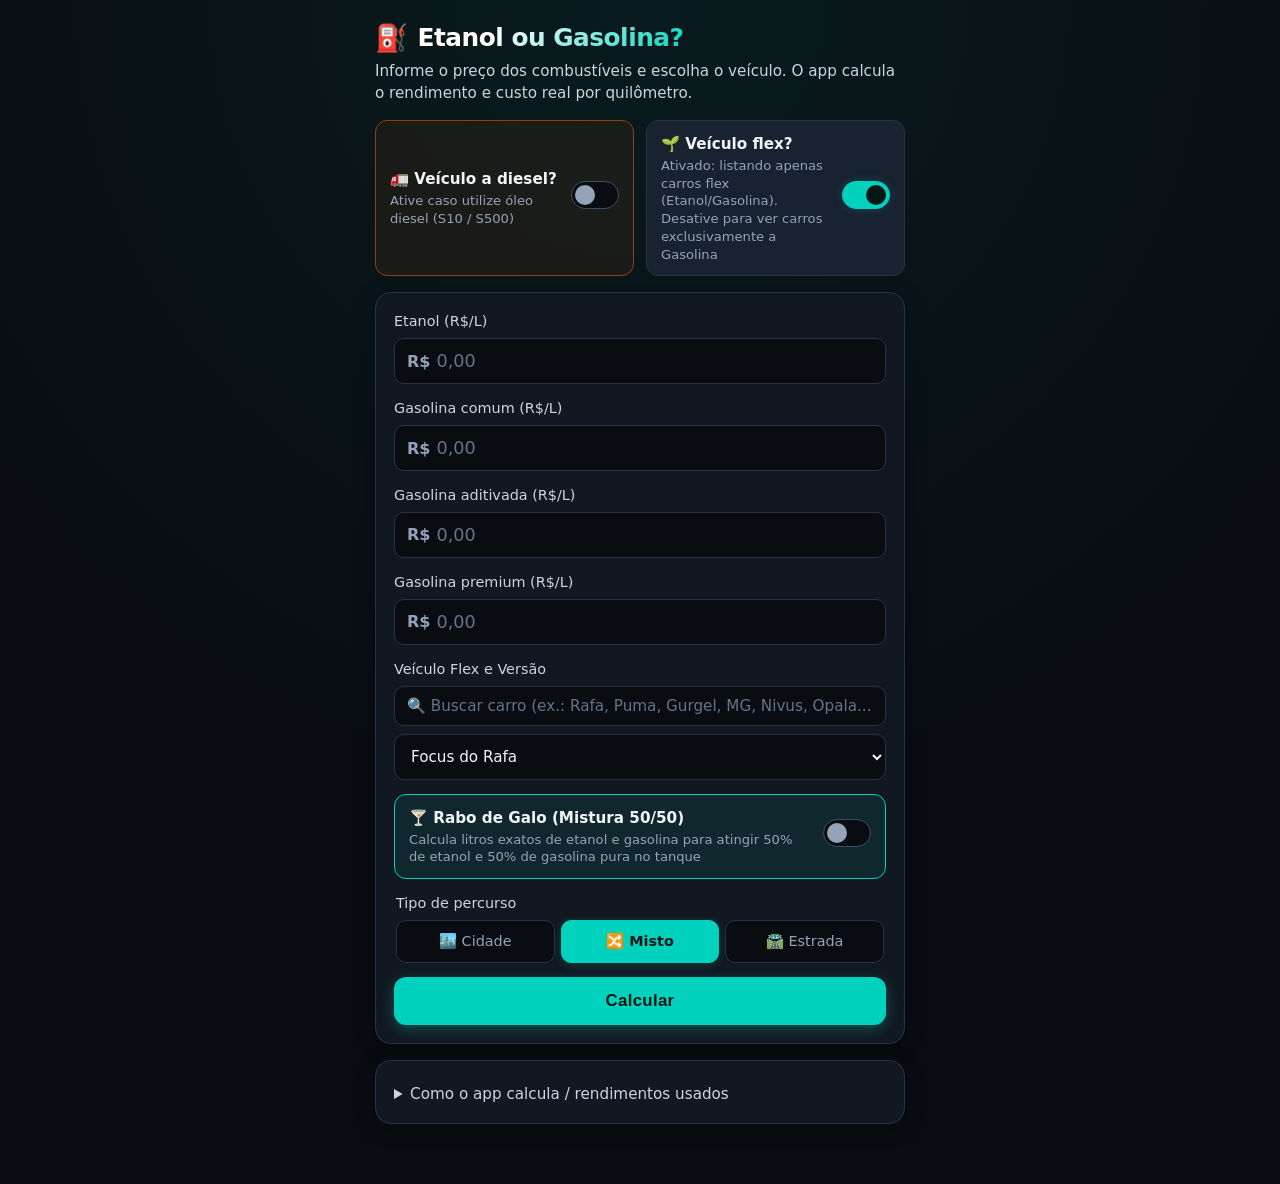
==== commit 7b910612: "v10.3! QoL (for me) and ethanol content corrected Coloquei meu carro como padrão até o usuário selec" ====
--- a/index.html
+++ b/index.html
@@ -155,7 +155,7 @@
           Percurso misto = 50% da distância na cidade e 50% na estrada.
         </p>
         <p class="note">
-          <b>Teor oficial de etanol na gasolina:</b> A gasolina comum e a aditivada contêm <b>27% de etanol anidro</b> (Resolução ANP), enquanto as gasolinas premium contêm <b>25% de etanol anidro</b>.
+          <b>Teor oficial de etanol na gasolina:</b> A gasolina comum e a aditivada contêm <b>32% de etanol anidro</b>, enquanto as gasolinas premium contêm <b>25% de etanol anidro</b>.
         </p>
         <p class="note">
           <b>⚠️ Alerta sobre Gasolina Aditivada:</b> Não existe regulamentação que determine proporção mínima ou máxima obrigatória de aditivo para que a gasolina seja vendida como aditivada no posto. Vale mais a pena abastecer com <b>gasolina comum e dosar um aditivo avulso</b> de marca confiável, ou optar por <b>gasolina premium</b> (com maior octanagem e aditivação comprovada).
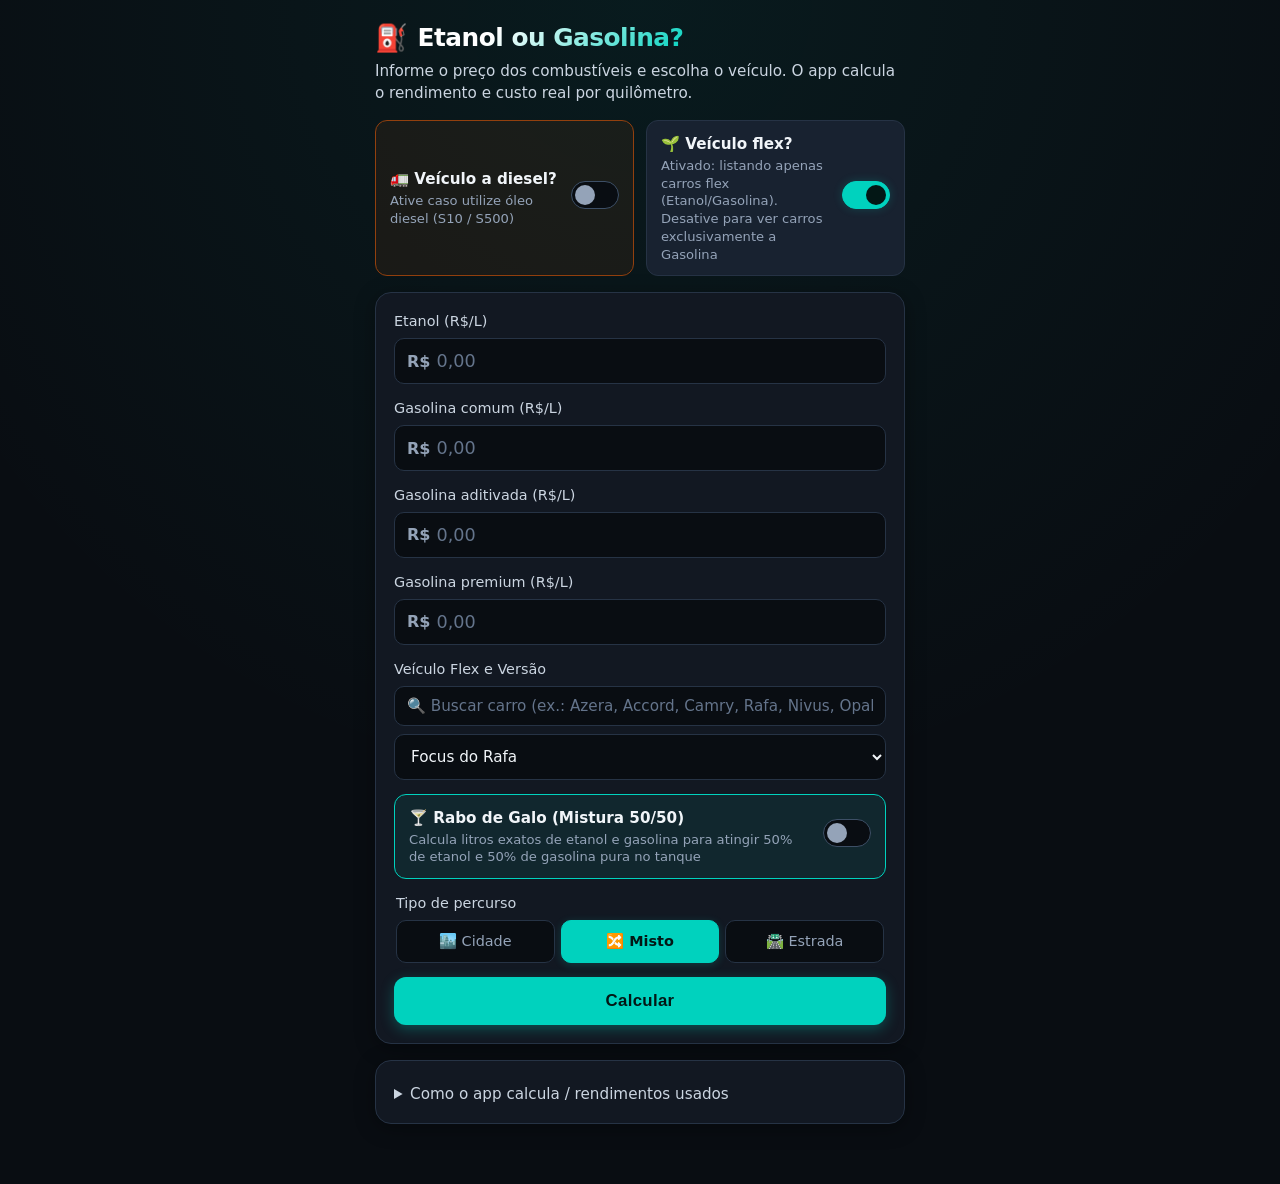
==== commit 18cd3c09: "v10.4! More cars! Adicionados sedãs de alto padrão." ====
--- a/index.html
+++ b/index.html
@@ -82,7 +82,7 @@
         <label for="carro" id="carroLabel">Veículo Flex e Versão</label>
         <div class="search-box">
           <label for="buscaCarro" class="visually-hidden">Buscar veículo por montadora, modelo ou versão</label>
-          <input id="buscaCarro" type="text" placeholder="🔍 Buscar carro (ex.: Rafa, Puma, Gurgel, MG, Nivus, Opala...)" autocomplete="off">
+          <input id="buscaCarro" type="text" placeholder="🔍 Buscar carro (ex.: Azera, Accord, Camry, Rafa, Nivus, Opala...)" autocomplete="off">
         </div>
         <select id="carro"></select>
         <div id="carroCustom" hidden>
